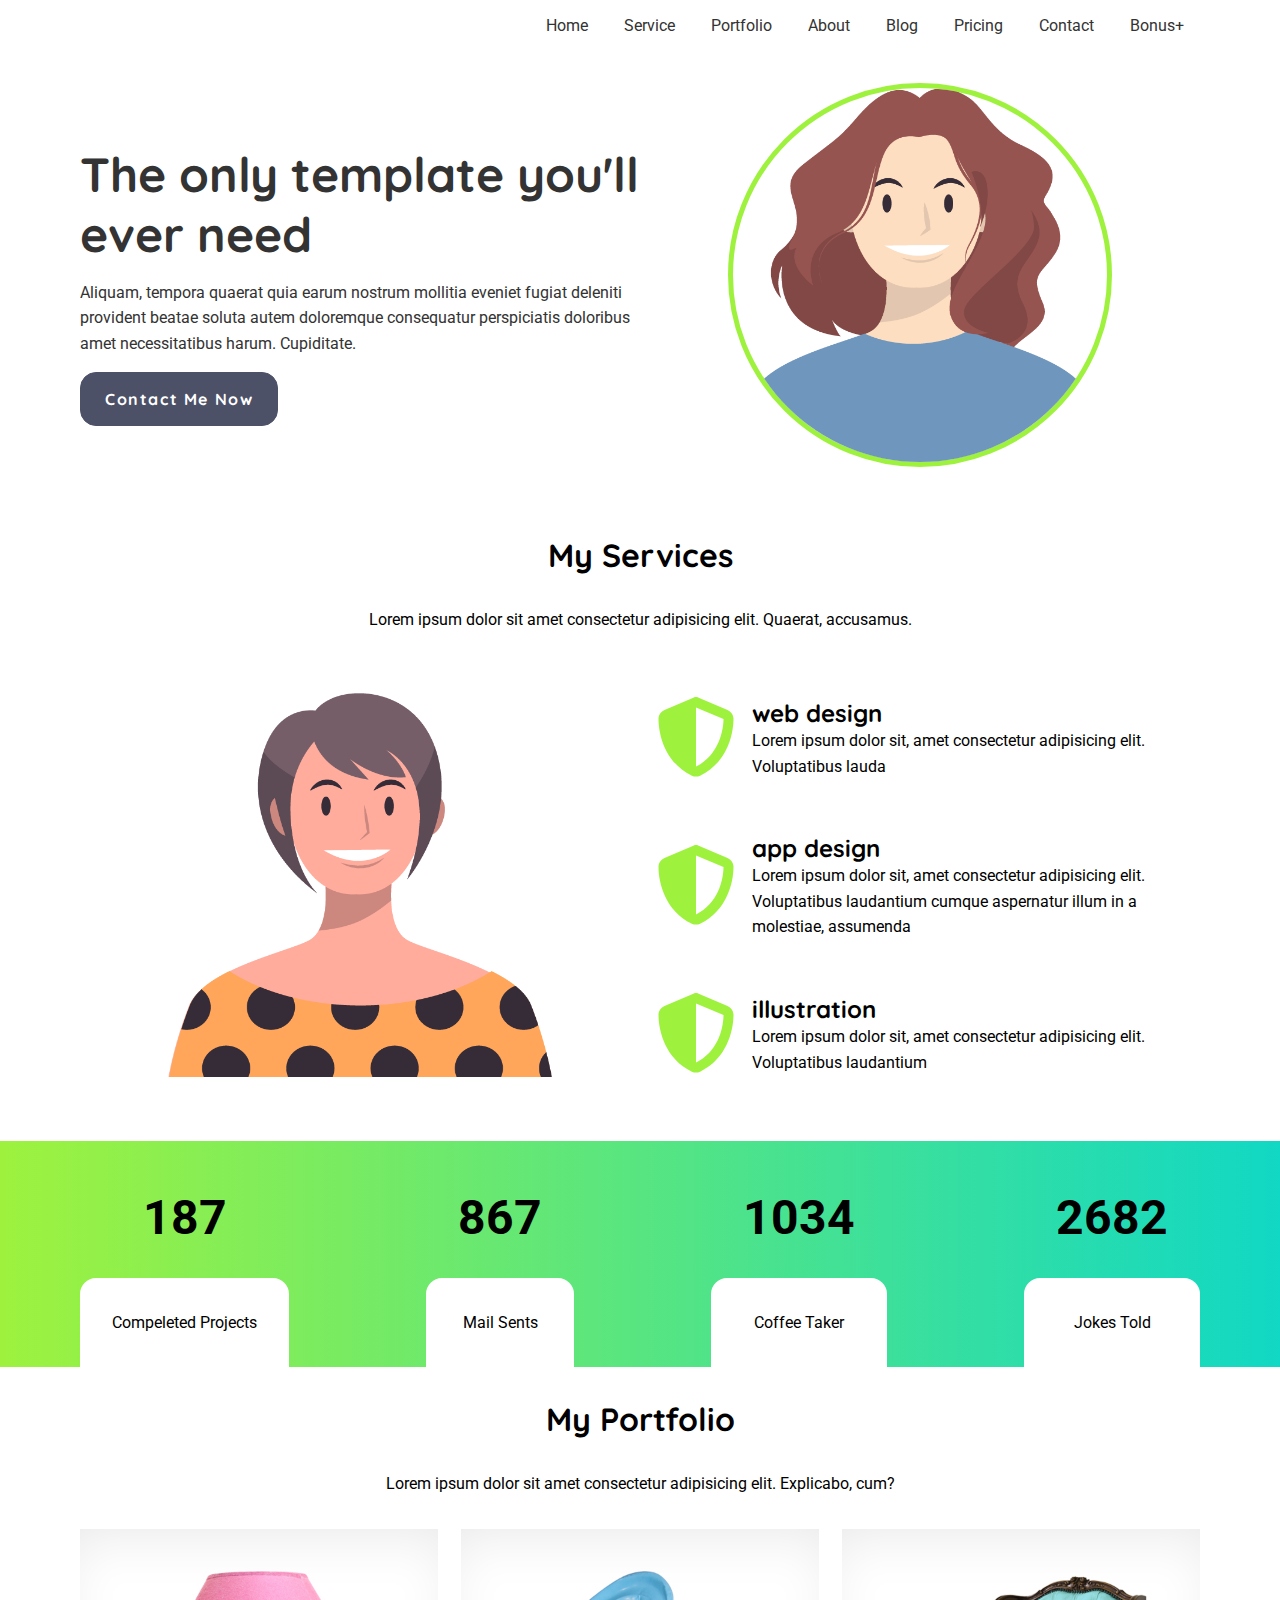
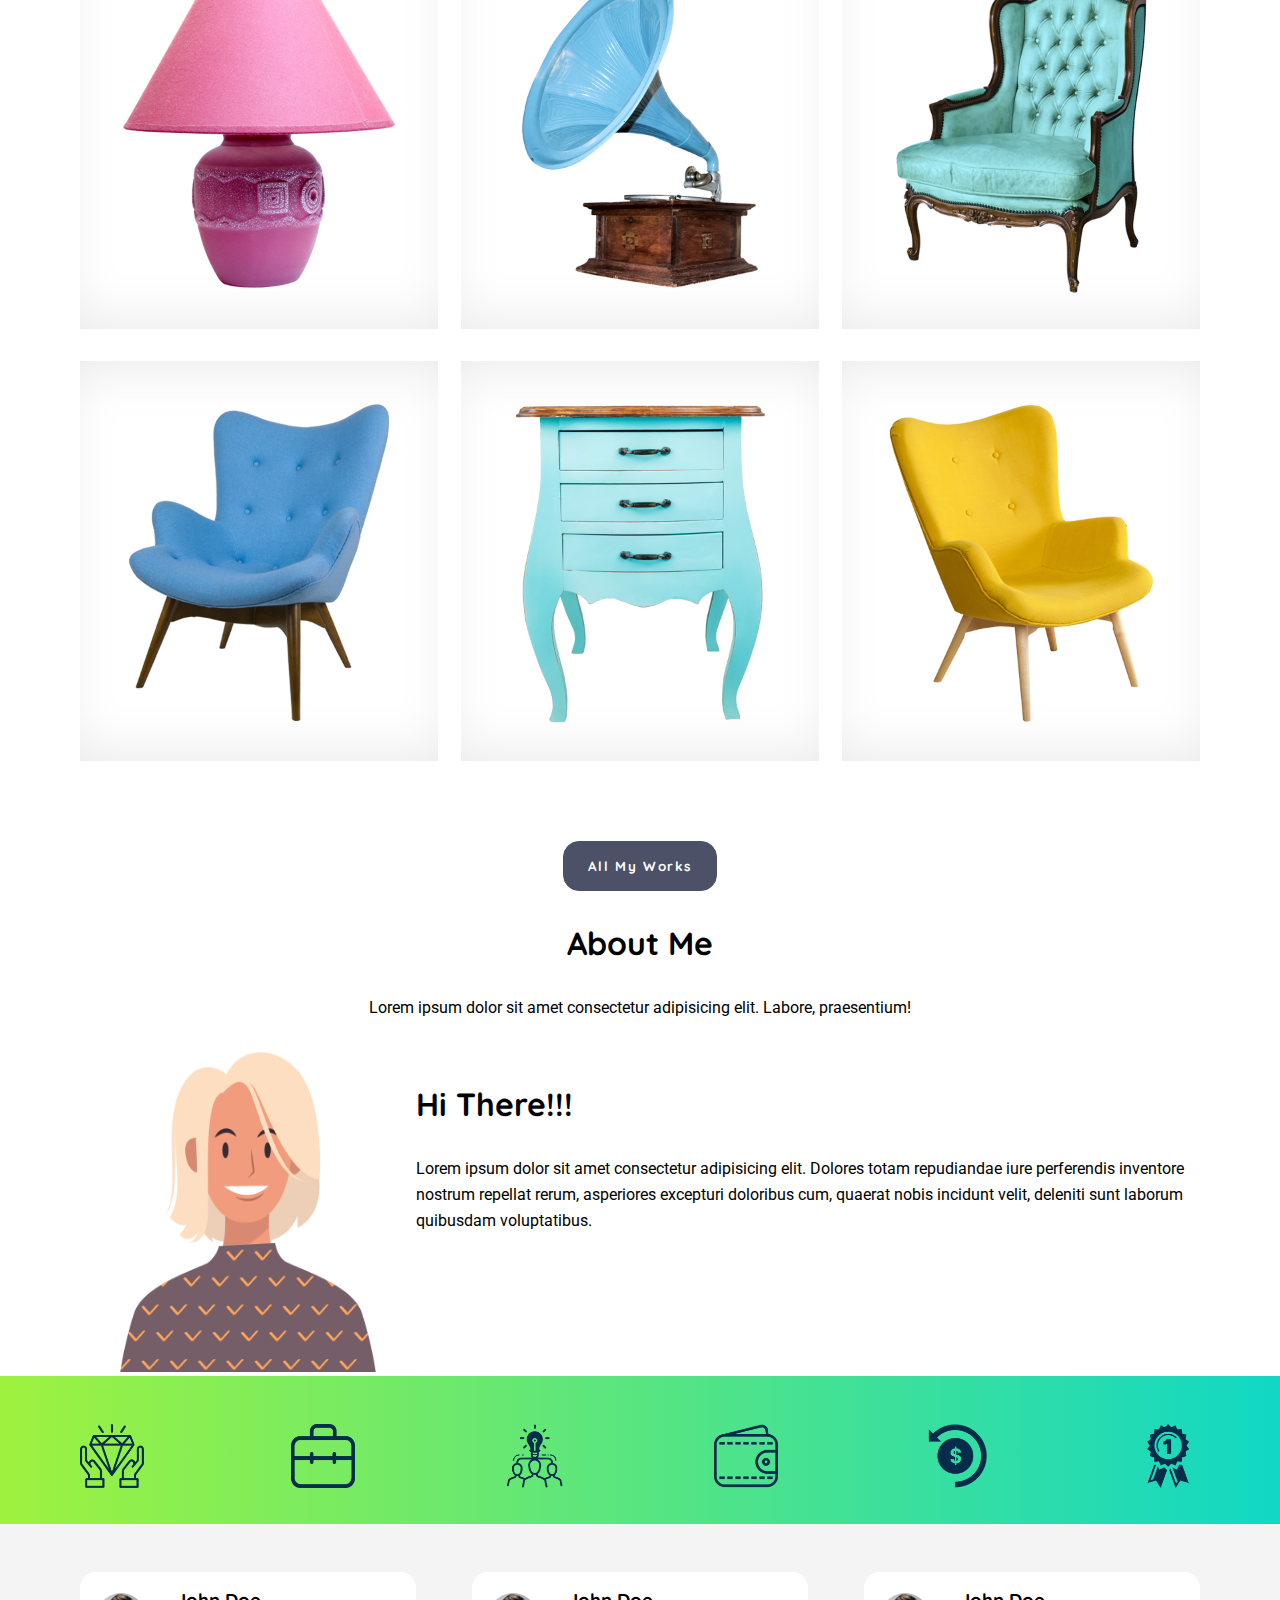
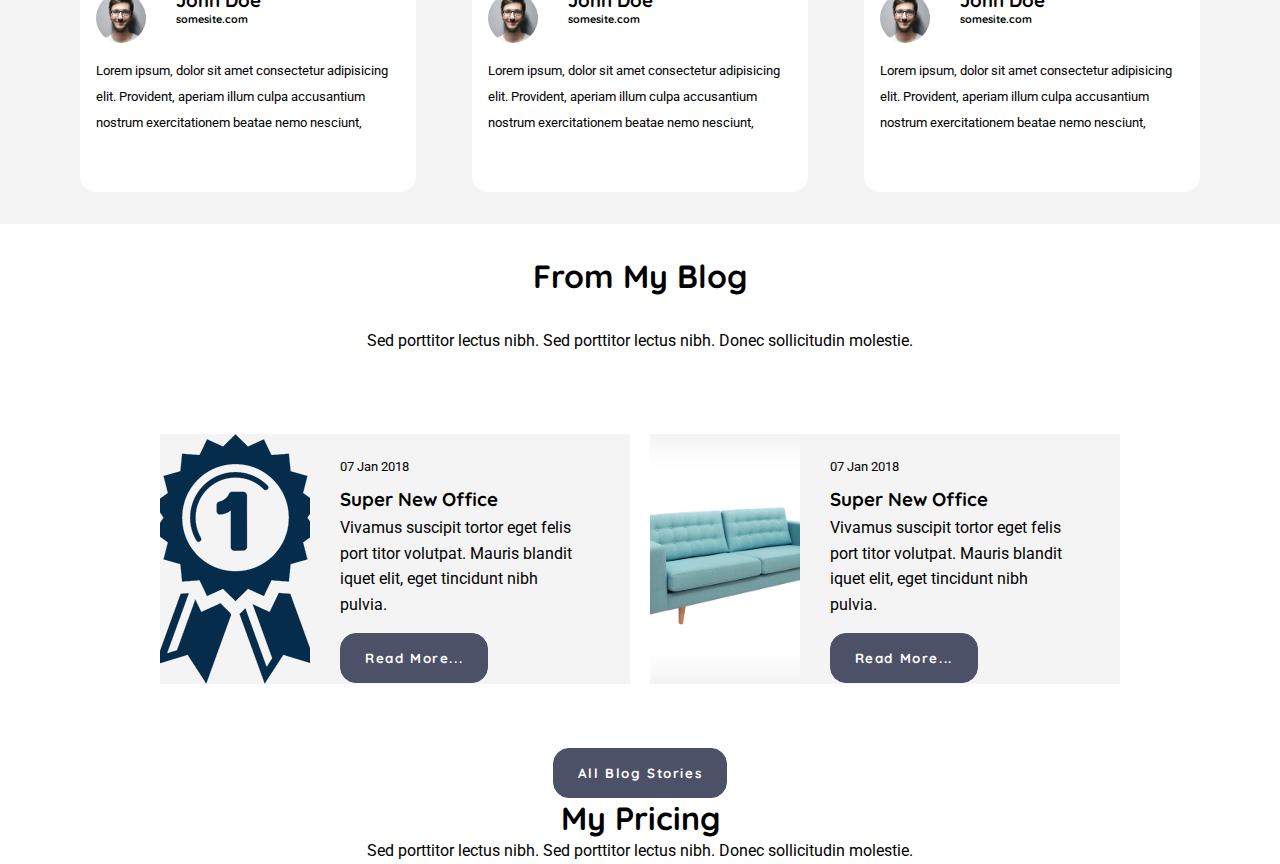
==== index.html @ 58189297 "portfolia" ====
<!DOCTYPE html>
<html lang="en">
    <head>
        <meta charset="UTF-8">
        <meta http-equiv="X-UA-Compatible" content="IE=edge">
        <meta name="viewport" content="width=device-width, initial-scale=1.0">
        <title>Portfolio</title>
        <!-- fontawesome cdn -->
        <link
        rel="stylesheet" href="https://cdnjs.cloudflare.com/ajax/libs/font-awesome/6.2.0/css/all.min.css" integrity="sha512-xh6O/CkQoPOWDdYTDqeRdPCVd1SpvCA9XXcUnZS2FmJNp1coAFzvtCN9BmamE+4aHK8yyUHUSCcJHgXloTyT2A==" crossorigin="anonymous" referrerpolicy="no-referrer"/>

        <!-- animate css -->
        <link
        rel="stylesheet"
        href="https://cdnjs.cloudflare.com/ajax/libs/animate.css/4.1.1/animate.min.css"
         />

        <!-- custom css -->
        <link rel="stylesheet" href="css/style.css">
    </head>
    <body>

        <!-- navbar -->
        <nav class="navbar animate__animated">

            <a href="#" class="navbar-logo">
                <i class="fa-solid fa-house-chimney"></i>
            </a>

            <button class="toggle">
                <i class="fa-solid fa-bars"></i>
            </button>

            <ul class="navbar-menu">
                <li>
                    <a href="#home">Home</a>
                </li>
                <li>
                    <a href="#service">Service</a>
                </li>
                <li>
                    <a href="#portfolio">Portfolio</a>
                </li>
                <li>
                    <a href="#about">About</a>
                </li>
                <li>
                    <a href="#">Blog</a>
                </li>
                <li>
                    <a href="#">Pricing</a>
                </li>
                <li>
                    <a href="#">Contact</a>
                </li>
                <li>
                    <a href="#">Bonus+</a>
                </li>
            </ul>

        </nav>

        <section id="home">
            <div class="container">
                <div class="home-content">
                    <h1 class="animate__animated animate__backInLeft">The only template you'll ever need</h1>
                    <p>Aliquam, tempora quaerat quia earum nostrum mollitia eveniet fugiat deleniti provident beatae soluta autem doloremque consequatur perspiciatis doloribus amet necessitatibus harum. Cupiditate.</p>
                    <a href="#" class="btn">Contact me now</a>
                </div>
                <div class="home-img">
                    <img src="img/home-img.png" alt="">
                </div>
            </div>
        </section>


        <!-- service -->
        <section id="service">

            <div class="service-header">
                <h1 class="title">My Services</h1>
                <p>Lorem ipsum dolor sit amet consectetur adipisicing elit. Quaerat, accusamus.</p>
            </div>

            <div class="container">
                <div class="service-body">
                    <div class="service-img">
                        <img src="img/service-img.png" alt="">
                    </div>
                    <div class="service-content">
                        <div class="service-box">
                            <div class="service-box-img">
                                <svg xmlns="http://www.w3.org/2000/svg" viewbox="0 0 512 512"><!--! Font Awesome Pro 6.2.0 by @fontawesome - https://fontawesome.com License - https://fontawesome.com/license (Commercial License) Copyright 2022 Fonticons, Inc. -->
                                    <path d="M256 0c4.6 0 9.2 1 13.4 2.9L457.7 82.8c22 9.3 38.4 31 38.3 57.2c-.5 99.2-41.3 280.7-213.7 363.2c-16.7 8-36.1 8-52.8 0C57.3 420.7 16.5 239.2 16 140c-.1-26.2 16.3-47.9 38.3-57.2L242.7 2.9C246.8 1 251.4 0 256 0zm0 66.8V444.8C394 378 431.1 230.1 432 141.4L256 66.8l0 0z"/>
                                </svg>
                            </div>
                            <div class="service-box-content">
                                <h2>web design</h2>
                                <p>Lorem ipsum dolor sit, amet consectetur adipisicing elit. Voluptatibus lauda</p>
                            </div>
                        </div>
                        <div class="service-box">
                            <div class="service-box-img">
                                <svg xmlns="http://www.w3.org/2000/svg" viewbox="0 0 512 512"><!--! Font Awesome Pro 6.2.0 by @fontawesome - https://fontawesome.com License - https://fontawesome.com/license (Commercial License) Copyright 2022 Fonticons, Inc. --><path d="M256 0c4.6 0 9.2 1 13.4 2.9L457.7 82.8c22 9.3 38.4 31 38.3 57.2c-.5 99.2-41.3 280.7-213.7 363.2c-16.7 8-36.1 8-52.8 0C57.3 420.7 16.5 239.2 16 140c-.1-26.2 16.3-47.9 38.3-57.2L242.7 2.9C246.8 1 251.4 0 256 0zm0 66.8V444.8C394 378 431.1 230.1 432 141.4L256 66.8l0 0z"/></svg>
                            </div>
                            <div class="service-box-content">
                                <h2>app design</h2>
                                <p>Lorem ipsum dolor sit, amet consectetur adipisicing elit. Voluptatibus laudantium cumque aspernatur illum in a molestiae, assumenda</p>
                            </div>
                        </div>
                        <div class="service-box">
                            <div class="service-box-img">
                                <svg xmlns="http://www.w3.org/2000/svg" viewbox="0 0 512 512"><!--! Font Awesome Pro 6.2.0 by @fontawesome - https://fontawesome.com License - https://fontawesome.com/license (Commercial License) Copyright 2022 Fonticons, Inc. --><path d="M256 0c4.6 0 9.2 1 13.4 2.9L457.7 82.8c22 9.3 38.4 31 38.3 57.2c-.5 99.2-41.3 280.7-213.7 363.2c-16.7 8-36.1 8-52.8 0C57.3 420.7 16.5 239.2 16 140c-.1-26.2 16.3-47.9 38.3-57.2L242.7 2.9C246.8 1 251.4 0 256 0zm0 66.8V444.8C394 378 431.1 230.1 432 141.4L256 66.8l0 0z"/></svg>
                            </div>
                            <div class="service-box-content">
                                <h2>illustration</h2>
                                <p>Lorem ipsum dolor sit, amet consectetur adipisicing elit. Voluptatibus laudantium</p>
                            </div>
                        </div>
                    </div>
                </div>
            </div>
        </section>

        <!-- Project -->
        <section class="project">
            <div class="container">
                <div class="project-box">
                    <span>187</span>
                    <p>Compeleted Projects</p>
                </div>

                <div class="project-box">
                    <span>867</span>
                    <p>Mail Sents</p>
                </div>

                <div class="project-box">
                    <span>1034</span>
                    <p>Coffee Taker</p>
                </div>

                <div class="project-box">
                    <span>2682</span>
                    <p>Jokes Told</p>
                </div>
                
            </div>
        </section>

        <!-- Portfolio -->
        <div id="portfolio">
            <h1 class="title">My Portfolio</h1>
            <p>Lorem ipsum dolor sit amet consectetur adipisicing elit. Explicabo, cum?</p>
            <div class="container">
                <div class="portfolio-box">
                    <div class="portfolio-box-img">
                        <img src="img/1.jpg" alt="">
                    </div>
                    <div class="portfolio-box-text">Awesome Work</div>
                </div>

                <div class="portfolio-box">
                    <div class="portfolio-box-img">
                        <img src="img/2.jpg" alt="">
                    </div>
                    <div class="portfolio-box-text">Awesome Work</div>
                </div>

                <div class="portfolio-box">
                    <div class="portfolio-box-img">
                        <img src="img/3.jpg" alt="">
                    </div>
                    <div class="portfolio-box-text">Awesome Work</div>
                </div>

                <div class="portfolio-box">
                    <div class="portfolio-box-img">
                        <img src="img/4.jpg" alt="">
                    </div>
                    <div class="portfolio-box-text">Awesome Work</div>
                </div>

                <div class="portfolio-box">
                    <div class="portfolio-box-img">
                        <img src="img/5.jpg" alt="">
                    </div>
                    <div class="portfolio-box-text">Awesome Work</div>
                </div>

                <div class="portfolio-box">
                    <div class="portfolio-box-img">
                        <img src="img/6.jpg" alt="">
                    </div>
                    <div class="portfolio-box-text">Awesome Work</div>
                </div>
            </div>

            <button id="#" class="btn">All my Works</button>
        </div>

        <section id="about">
            <h1 class="title">About Me</h1>
            <p>Lorem ipsum dolor sit amet consectetur adipisicing elit. Labore, praesentium!</p>

            <div class="container">
                <div class="about-img">
                    <img src="img/about-img.png" alt="">
                </div>

                <div class="about-content">
                    <h1 class="title">Hi There!!!</h1>
                    <p>Lorem ipsum dolor sit amet consectetur adipisicing elit. Dolores totam repudiandae iure perferendis inventore nostrum repellat rerum, asperiores excepturi doloribus cum, quaerat nobis incidunt velit, deleniti sunt laborum quibusdam voluptatibus.</p>
                    <div class="icons">
                        <i class="fa-solid fa-globe"></i>
                        <i class="fa-brands fa-facebook-f"></i>
                        <i class="fa-brands fa-twitter"></i>
                        <i class="fa-brands fa-behance"></i>
                    </div>
                </div>
            </div>
        </section>

        <!-- imglogo -->
        <section class="img-logo">
            <div class="container">
                <div class="img-logo-box">
                    <img src="img/services1.png" alt="">
                </div>

                <div class="img-logo-box">
                    <img src="img/services2.png" alt="">
                </div>

                <div class="img-logo-box">
                    <img src="img/services3.png" alt="">
                </div>

                <div class="img-logo-box">
                    <img src="img/services4.png" alt="">
                </div>

                <div class="img-logo-box">
                    <img src="img/services5.png" alt="">
                </div>

                <div class="img-logo-box">
                    <img src="img/services6.png" alt="">
                </div>
            </div>
        </section>

        <!-- John Doe -->

        <section class="doe">
            <div class="container">
                <div class="box">
                    <img src="img/user11.jpg" alt="">
                    <h3>John Doe</h3>
                    <h6>somesite.com</h6>
                    <p>Lorem ipsum, dolor sit amet consectetur adipisicing elit. Provident, aperiam illum culpa accusantium nostrum exercitationem beatae nemo nesciunt, </p>
                </div>

                <div class="box">
                    <img src="img/user11.jpg" alt="">
                    <h3>John Doe</h3>
                    <h6>somesite.com</h6>
                    <p>Lorem ipsum, dolor sit amet consectetur adipisicing elit. Provident, aperiam illum culpa accusantium nostrum exercitationem beatae nemo nesciunt, </p>
                </div>

                <div class="box">
                    <img src="img/user11.jpg" alt="">
                    <h3>John Doe</h3>
                    <h6>somesite.com</h6>
                    <p>Lorem ipsum, dolor sit amet consectetur adipisicing elit. Provident, aperiam illum culpa accusantium nostrum exercitationem beatae nemo nesciunt, </p>
                </div>
            </div>
        </section>

        <!-- My Blog -->
        <div id="myblog">
            <h1 class="title">From My Blog</h1>
            <p>Sed porttitor lectus nibh. Sed porttitor lectus nibh. Donec sollicitudin molestie.</p>

            <div class="container">
                <div class="box">

                    <div class="image">
                        <img src="img/services6.png" alt="">
                    </div>

                    <div class="word">
                        <small>07 Jan 2018</small>
                        <h3>Super New Office</h3>
                        <p>Vivamus suscipit tortor eget felis port titor volutpat. Mauris blandit iquet elit, eget tincidunt nibh pulvia.</p>
                        <button class="btn" id="#">Read More...</button>
                    </div>

                </div>

                <div class="box">

                    <div class="image">
                        <img src="img/7.jpg" alt="">
                    </div>
                    
                    <div class="word">
                        <small>07 Jan 2018</small>
                        <h3>Super New Office</h3>
                        <p>Vivamus suscipit tortor eget felis port titor volutpat. Mauris blandit iquet elit, eget tincidunt nibh pulvia.</p>
                        <button class="btn" id="#">Read More...</button>
                    </div>

                </div>
            

            </div>
            <button id="#" class="btn">All Blog Stories</button>
           
        </div>

        <!-- My pricing -->

        <div id="mypricing">
            <h1>My Pricing</h1>
            <p>Sed porttitor lectus nibh. Sed porttitor lectus nibh. Donec sollicitudin molestie.</p>

            <!-- <div class="container">
                <div class="box">
                    <h1>Web design</h1>
                    <img src="img/services1.png" alt="">
                    
                    <p>Modern Design
                        Fully Responsive
                        IE9 Compatible
                        Clean Code
                        <h1>$ 99 / page</h1>
                        
                    </p>
                    
                    
                </div>

               
            </div> -->
        </div>
        <div id="up">
            <i class="fa-solid fa-angles-up"></i>
        </div>

        <script src="js/script.js"></script>
    </body>
</html>
---- css/style.css ----
@import url('https://fonts.googleapis.com/css2?family=Quicksand:wght@300;400;500;600;700&family=Roboto:ital,wght@0,100;0,300;0,400;0,500;0,700;0,900;1,100;1,300;1,400;1,500;1,700;1,900&display=swap');


/* global css */

html{
    scroll-behavior: smooth;
}


:root {
    --site-color:#9EF23E;
}
body {
    font-family: 'Roboto';
}

h1,
h2,
h3,
h4,
h5,
h6 {
    font-family: 'Quicksand';
}

* {
    padding: 0;
    margin: 0;
    box-sizing: border-box;
    transition: all .7s;

}
.btn {
    background-color: #4d5168;
    color: #fff;
    text-decoration: none;
    padding: 1rem 1.5rem;
    display: inline-block;
    border-radius: 1rem;
    border: 1px solid #4d5168;
    margin-top: 1rem;
    font-family: 'Quicksand';
    text-transform: capitalize;
    font-weight: bold;
    letter-spacing: .1rem;
}
.btn:hover {
    background-color: #fff;
    color: #4d5168;
    border: 1px solid var(--site-color);
}
.container {
    padding: 2rem 5rem;
}
p {
    line-height: 1.6rem;
}
.title {
    padding: 2rem 0;
}

/* navbar */
.navbar {
    padding: 0rem 5rem;
    display: flex;
    justify-content: space-between;
    align-items: center;
    flex-wrap: wrap;
}
.navbar li {
    list-style: none;
    display: inline-block;
}
.navbar a {
    padding: 1rem;
    display: block;
    text-decoration: none;
    color: #333;
}
.navbar li a:hover {
    color: var(--site-color);
}
.navbar-logo i {
    color: var(--site-color);
    font-size: 2rem;
}
.toggle {
    background-color: transparent;
    border: 0;
    font-size: 1.5rem;
    display: none;
}

.navbar.fixed{
    background-color: #fff;
    position: fixed;
    top: 0;
    left: 0;
    /* width: 100%; */
    right: 0;
}

/* Home */
#home .container {
    display: flex;
    flex-wrap: wrap;
    justify-content: center;
    align-items: center;

}
#home .home-content,
#home .home-img {
    width: 50%;
}
#home .home-img {
    text-align: center;
}
#home .home-img img {
    width: 30vw;
    height: 30vw;
    border-radius: 50%;
    border: 5px solid var(--site-color);
}
#home .home-content {
    color: #333;
}
#home .home-content h1 {
    font-size: 3rem;
    margin: 1rem 0;
}

/* service */
#service .service-header {
    text-align: center;
}
.service-body {
    display: flex;
    flex-wrap: wrap;
    justify-content: center;
    align-items: center;
}
.service-body .service-img,
.service-body .service-content {
    width: 50%;
}
.service-img {
    text-align: center;
}
.service-body .service-img img {
    width: 30vw;
    height: 30vw;
}
.service-content .service-box {
    display: flex;
    flex-wrap: wrap;
    justify-content: center;
    align-items: center;
    padding: 1rem 0;
}
.service-box .service-box-img {
    width: 20%;
    padding: 1rem;
}
.service-box .service-box-content {
    width: 80%;
}
.service-box .service-box-img svg {
    fill: var(--site-color);
}

/* Start Project */

.project{
    background: linear-gradient(to right, var(--site-color), #11D8C4);
}

.project .container{
    display: flex;
    justify-content: space-between;
    padding-top: 0;
    padding-bottom: 0;
    flex-wrap: wrap;
}

.project .container .project-box{
    text-align: center;
}

.project .container .project-box span{
    font-size: 3rem;
    font-weight: bold;
    padding: 2rem;
    display: inline-block;
    margin-top: 1rem;
}

.project .container .project-box p{
    background-color: #fff;
    padding: 2rem;
    border-radius: 1rem 1rem 0rem 0rem;
}

/* My portfolio */

#portfolio{
    text-align: center;
}

#portfolio .container{
    display: flex;
    flex-wrap: wrap;
    justify-content: space-between;
    align-items: center;
}

#portfolio .container .portfolio-box{
    width: 32%;
    height: 25rem;
    position: relative;
    margin-bottom: 2rem;
    overflow: hidden;
}

#portfolio .container .portfolio-box .portfolio-box-img{
    position: absolute;
    top: 0;
    left: 0;
    width: 100%;
    height: 100%;
}

#portfolio .container .portfolio-box .portfolio-box-img img{
    width: 100%;
    height: 100%;
    object-fit: cover;
}

#portfolio .container .portfolio-box .portfolio-box-text{
    position: absolute;
    background-color: rgba(255, 255, 255, 0.5);
    width: 100%;
    height: 100%;
    display: flex;
    justify-content: center;
    align-items: center;
    font-size: 1.5rem;
    font-family: "Quicksand";
    font-weight: bold;
    transform: translateY(-100%);
}

#portfolio .container .portfolio-box:hover .portfolio-box-text{
    transform: translateY(0%);
}


/* About */

#about h1, #about p{
    text-align: center;
}

#about .container{
    display: flex;
    padding-bottom: 0;
}

#about .container h1, #about .container p {
    text-align: left;
}

#about .container .about-img{
   width: 30%;
   text-align: center;
}

#about .container .about-img img{
    width: 20vw;
    height: 25vw;

}

#about .container .about-content{
    width: 70%;
}

#about .container .about-content .icons i{
    padding: 1rem 1rem 1rem 1rem;
    font-size: 1rem;
    color: #4d5168;
    cursor: pointer;
}

#about .container .about-content .icons i:hover{
    color: var(--site-color);
}

/* img-logo */
/* masterwebdesing */

.img-logo{
    background: linear-gradient(to right, var(--site-color), #11D8C4);
}

.img-logo .container{
    display: flex;
    justify-content: space-between;
    padding-top: 0;
    margin: 0;
    flex-wrap: wrap;
}

.img-logo .container .img-logo-box{
    text-align: center;
}
.img-logo .container img{
    width: 5vw;
    height: 5vw;
    margin-top: 3rem;
    
}

/* John Doe */

.doe .container{
    display: flex;
    justify-content: space-between;
    background-color: #f4f4f4;
    height: 300px;
    
}

.doe .container .box{
    /* border: 1px solid gray; */
    border-radius: 1rem;
    width: 30%;
    align-items: center;
    padding: 1rem;
    background-color: #fff;
    margin-top: 1rem;  
}

.doe .container .box img{
    width: 50px;
    height: 50px;
    border-radius: 100%;
    object-fit: cover;
    margin-top: 5px;
    float: left;
    margin-right: 30px;
    


}
.doe .container .box p{
    margin-top: 2rem;
   text-align: start;
   font-size: .8rem;
}

/* From my blog */

#myblog{
    text-align: center;
    
}

#myblog .container{
    height: 250px;
    width: 100%;
    display: flex;
    justify-content: space-between;
    padding: 0rem 10rem;
    margin-top: 5rem;
    margin-bottom: 3rem;
    
    
    
}

#myblog .container .box{
    width: 49%;
    align-items: center;
    text-align: left;
    line-height: 2rem;
    background-color: #f4f4f4;
}

#myblog .container .box .image img{
    width: 150px;
    height: 250px;
    object-fit: cover;
    float: left;
    margin-right: 30px;
}

#myblog .container .box .word{
    align-items: flex-start;
    margin: 1rem 3rem;
}

/* My pricing */

#mypricing{
    text-align: center;
}

#up{
    background-color: darkgray;
    position: fixed;
    right: 5rem;
    bottom: 4rem;
    width: 4rem;
    height: 4rem;
    border-radius: 50%;
    color: #fff;
    font-size: 2rem;
    text-align: center;
    line-height: 4rem;
    cursor: pointer;
    display: none;
}

#up:hover{
    background-color: var(--site-color);
}

/********
 Media Query 
 **********/
 @media (max-width: 992px) {

    /* navbar */
    .toggle {
        display: block;
    }
    .navbar-menu {
        display: none;
        width: 100%;
    }
    .navbar-menu li {
        display: block;
    }
    /* .toggle:hover ~ .navbar-menu {
        display: block;
    } */

    /* project */
    .project .container{
        padding-bottom: 2rem;

    }

    .project .container .project-box{
        width: 40%;
    }

    .project .container .project-box p{
        border-radius: 1rem;
    }

    /* my portfolio */
    #portfolio .container .portfolio-box{
        width: 40%;
    }

    /* img-log */

    .img-logo .container .img-logo-box{
        width: 40%;
    }

    /* John Doe */
    .doe .container .box{
        width: 40%;
    }

    /* From my blog */
}

@media (max-width: 768px) {
    /* home */
    #home .container {
        flex-wrap: wrap-reverse;
    }
    #home .home-content,
    #home .home-img {
        width: 100%;
        padding-bottom: 2rem;
    }
    #home .home-img img {
        width: 40vw;
        height: 40vw;
    }
    /* service */
    .service-body .service-img,
    .service-body .service-content {
        width: 100%;
    }
}
@media (max-width: 576px) {
    /* service */
    .service-box .service-box-img,
    .service-box .service-box-content {
        width: 100%;
    }
    .service-box .service-box-img {
        text-align: center;
    }
    .service-box .service-box-content {
        text-align: justify;
    }
    .service-box .service-box-img svg {
        width: 10vw;
    }

    /* project */
    .project .container .project-box{
        width: 100%;
    }

    /* my portfolio */
    #portfolio .container .portfolio-box{
        width: 100%;
    }

    /* img-logo */
    .img-logo .container .img-logo-box{
        width: 100%;
    }

    /* John Doe */
    .doe .container .box{
        width: 100%;
    }
}

.navbar-menu.active{
    display: block;
}
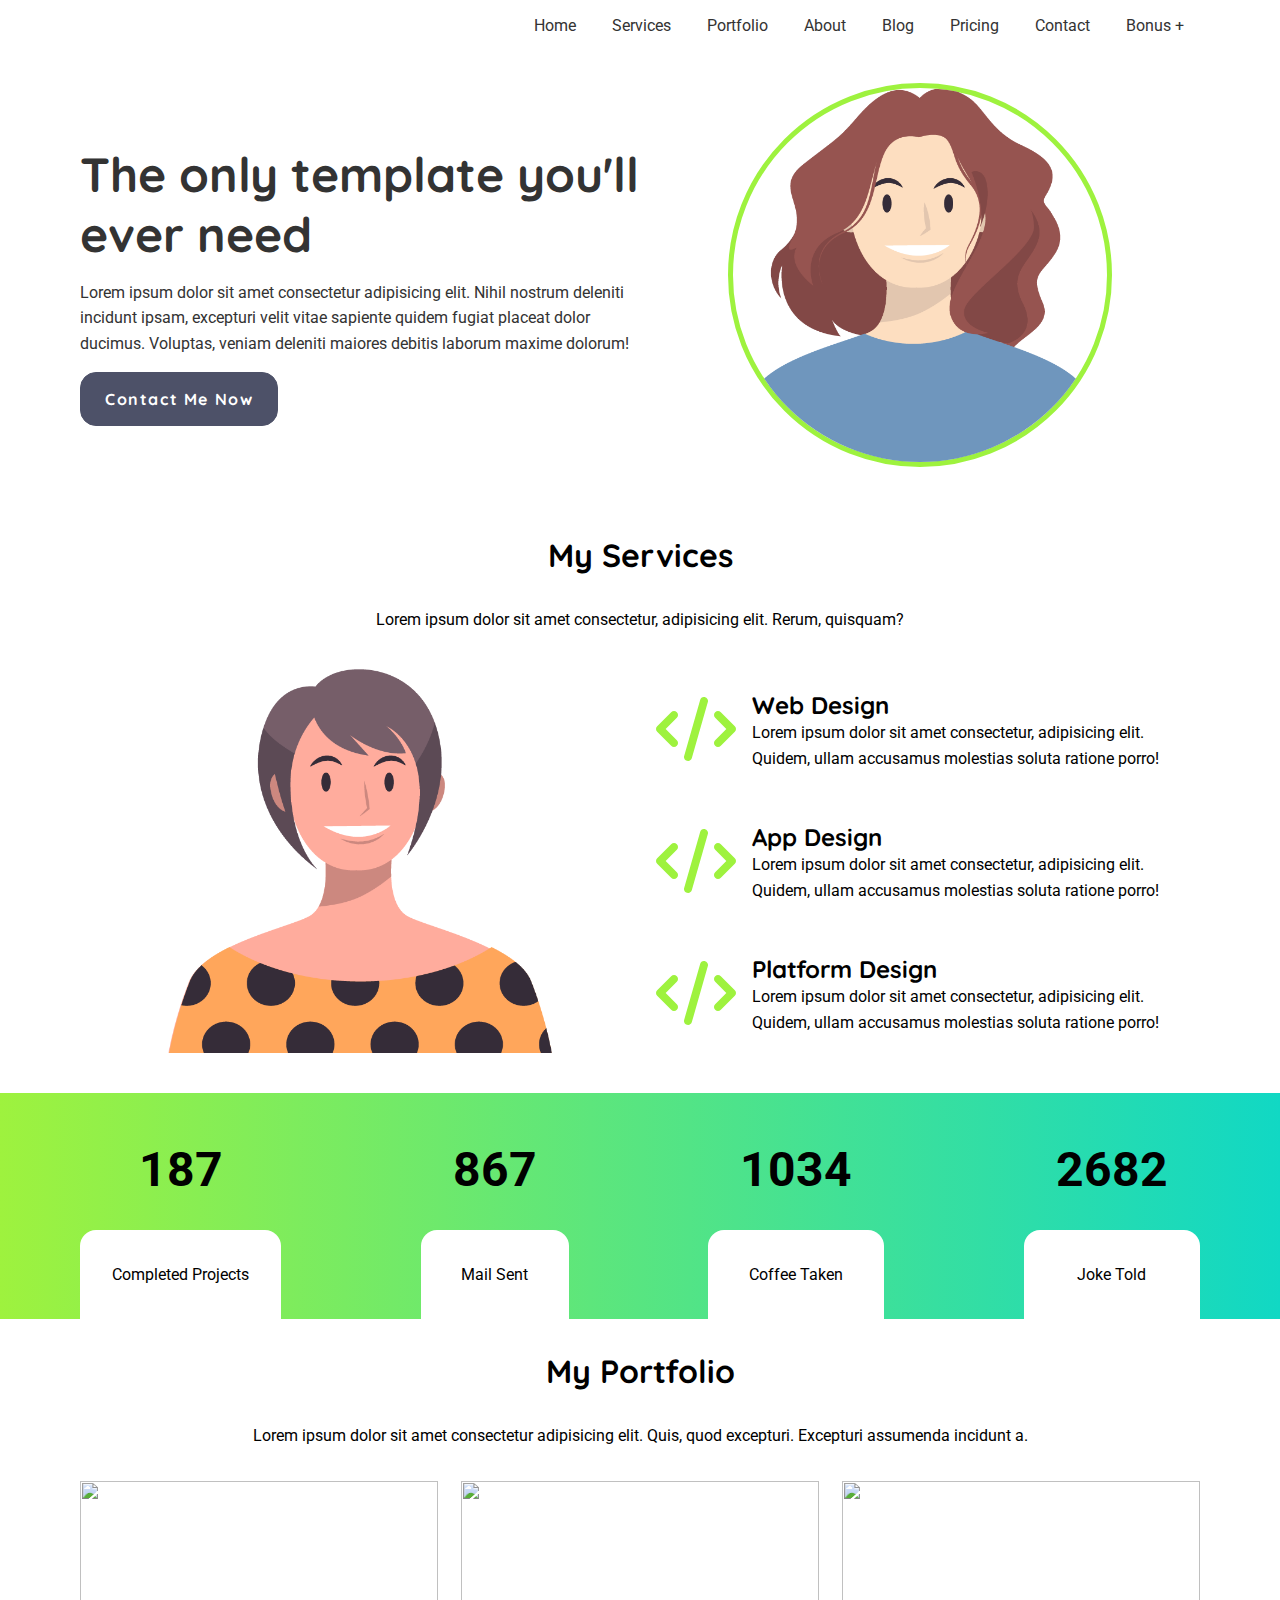
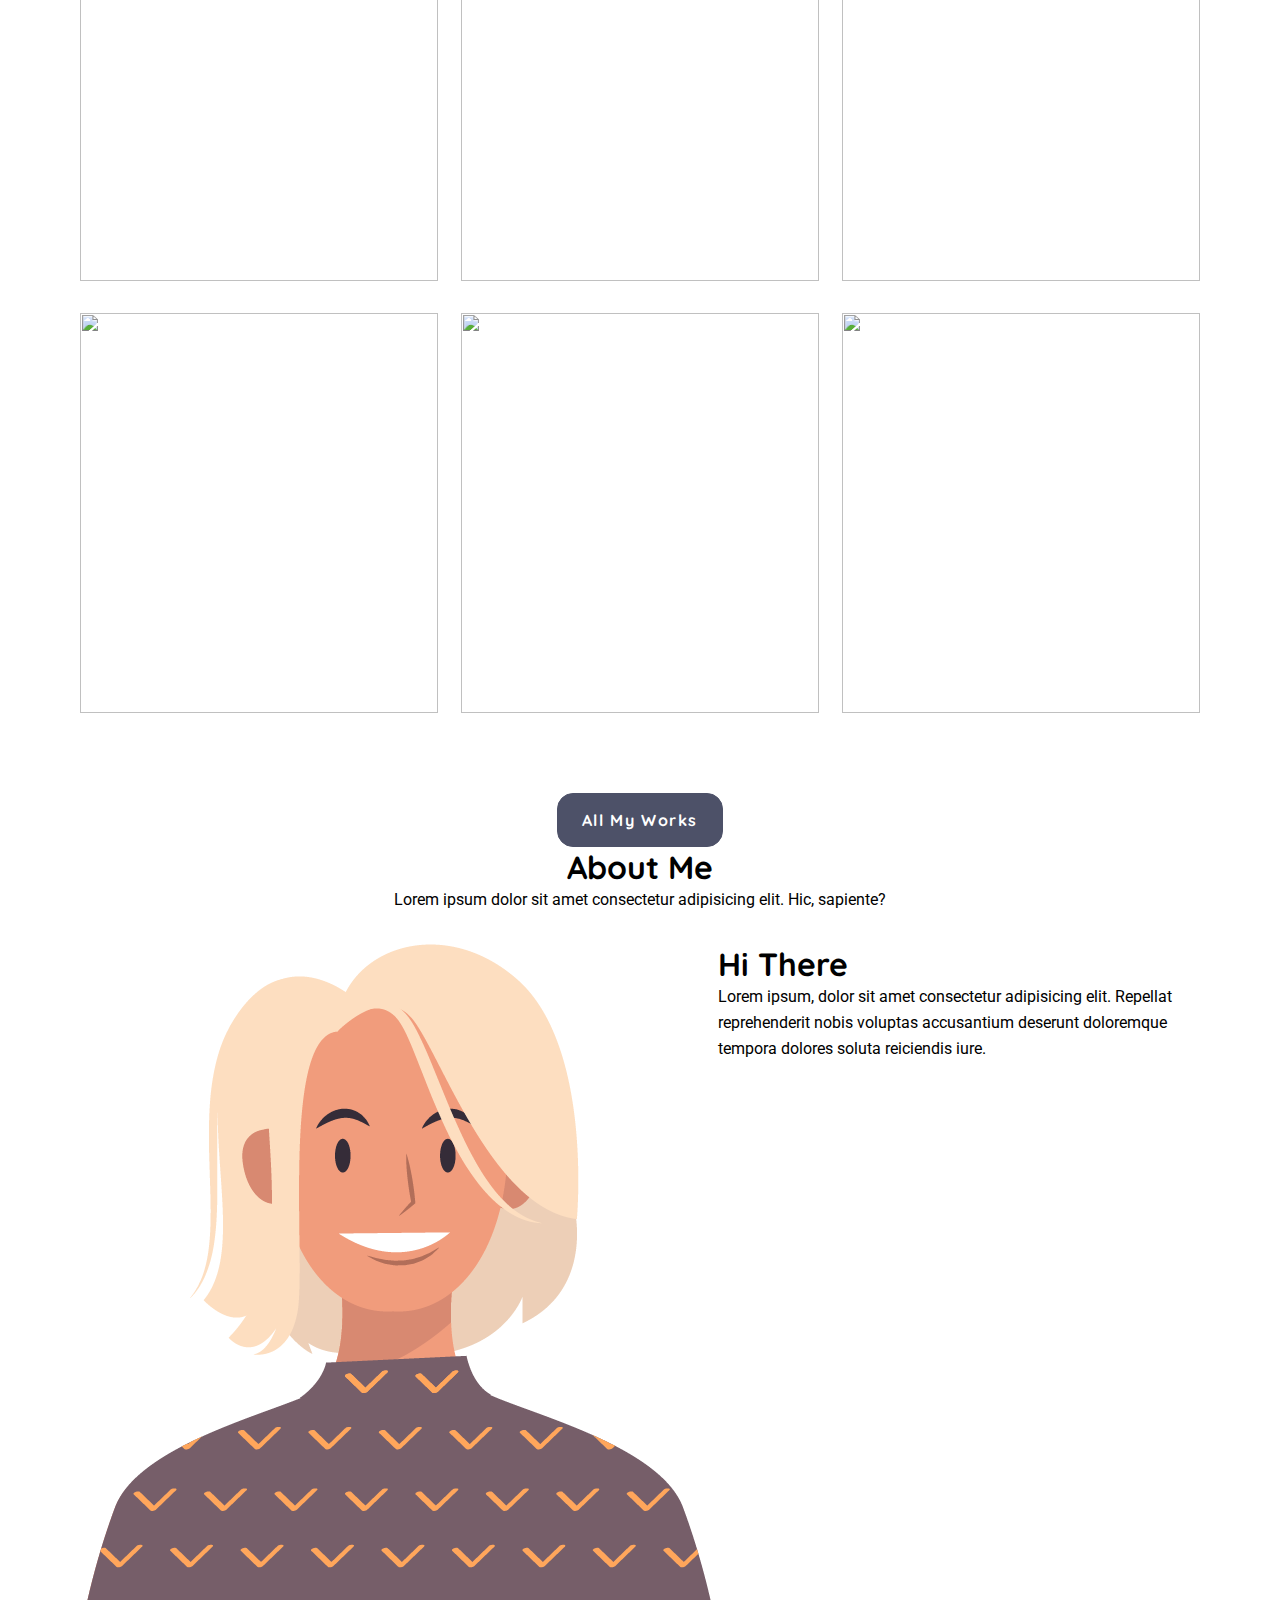
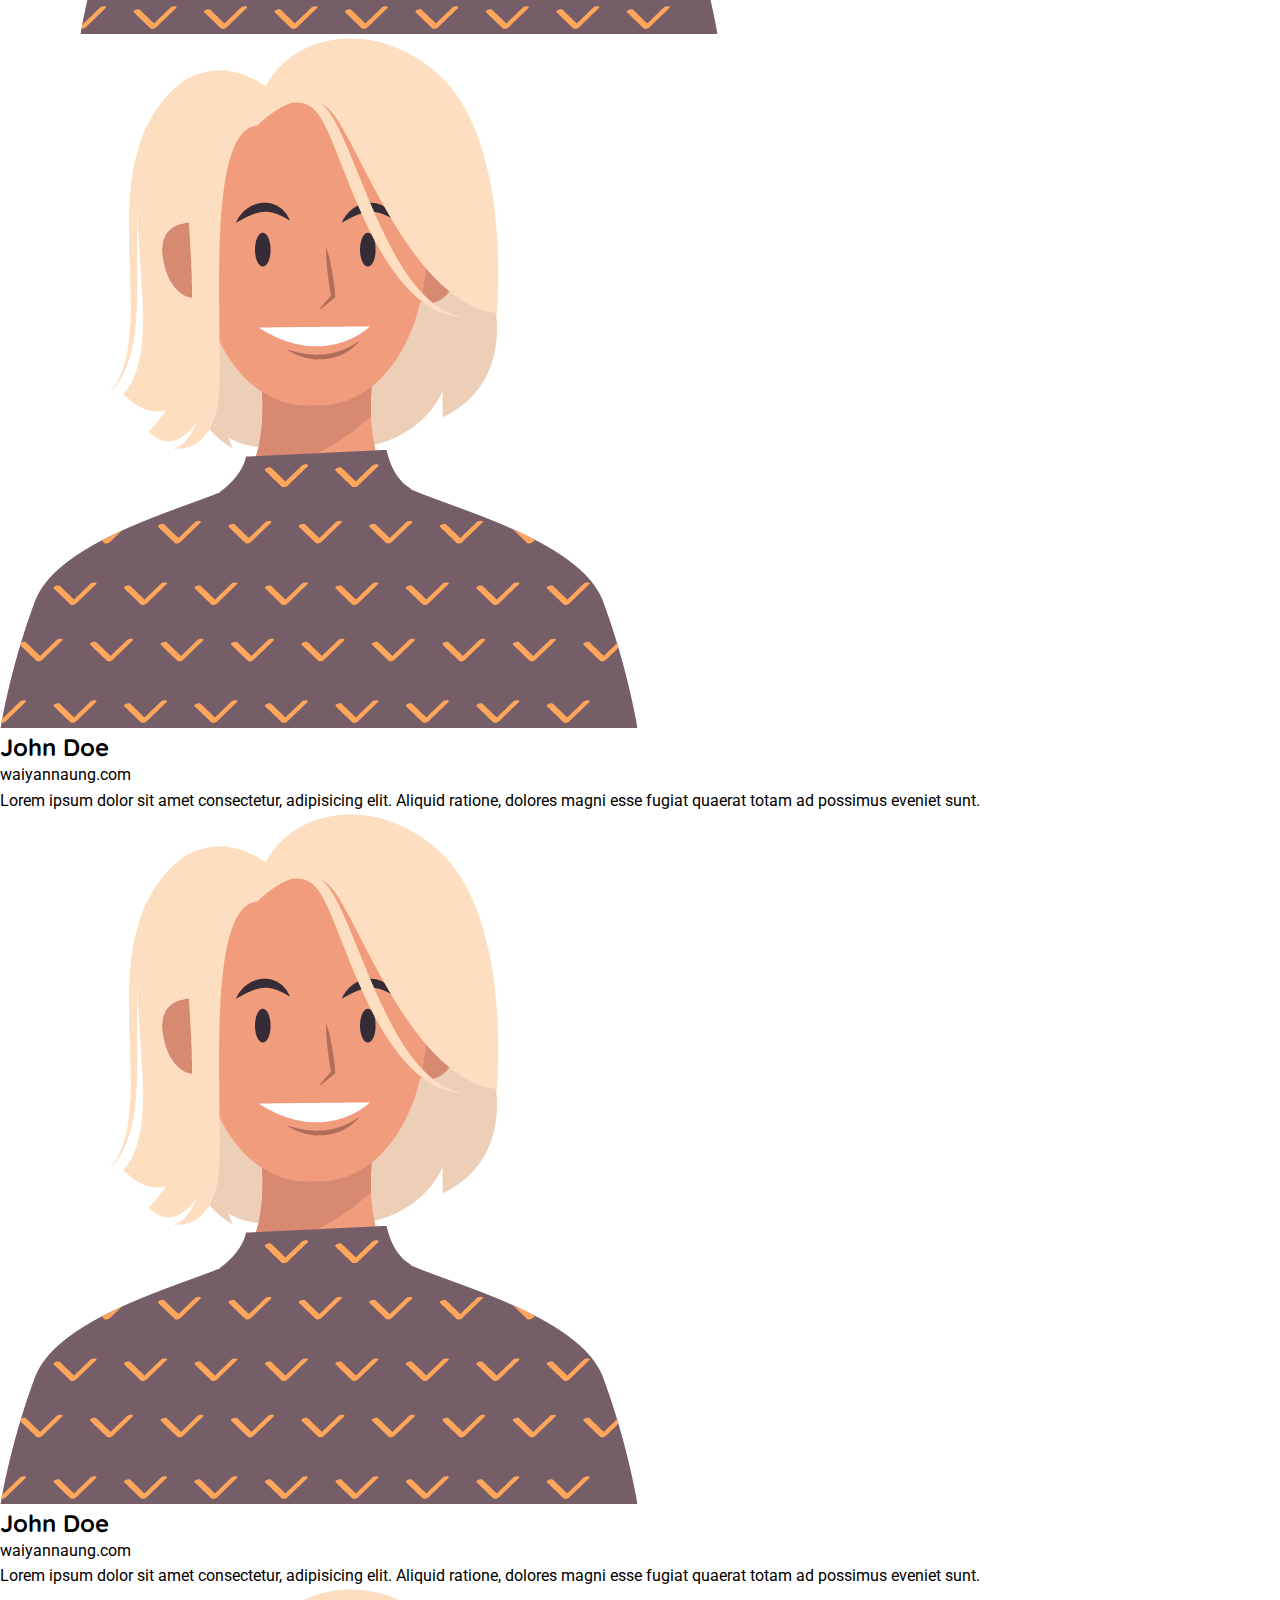
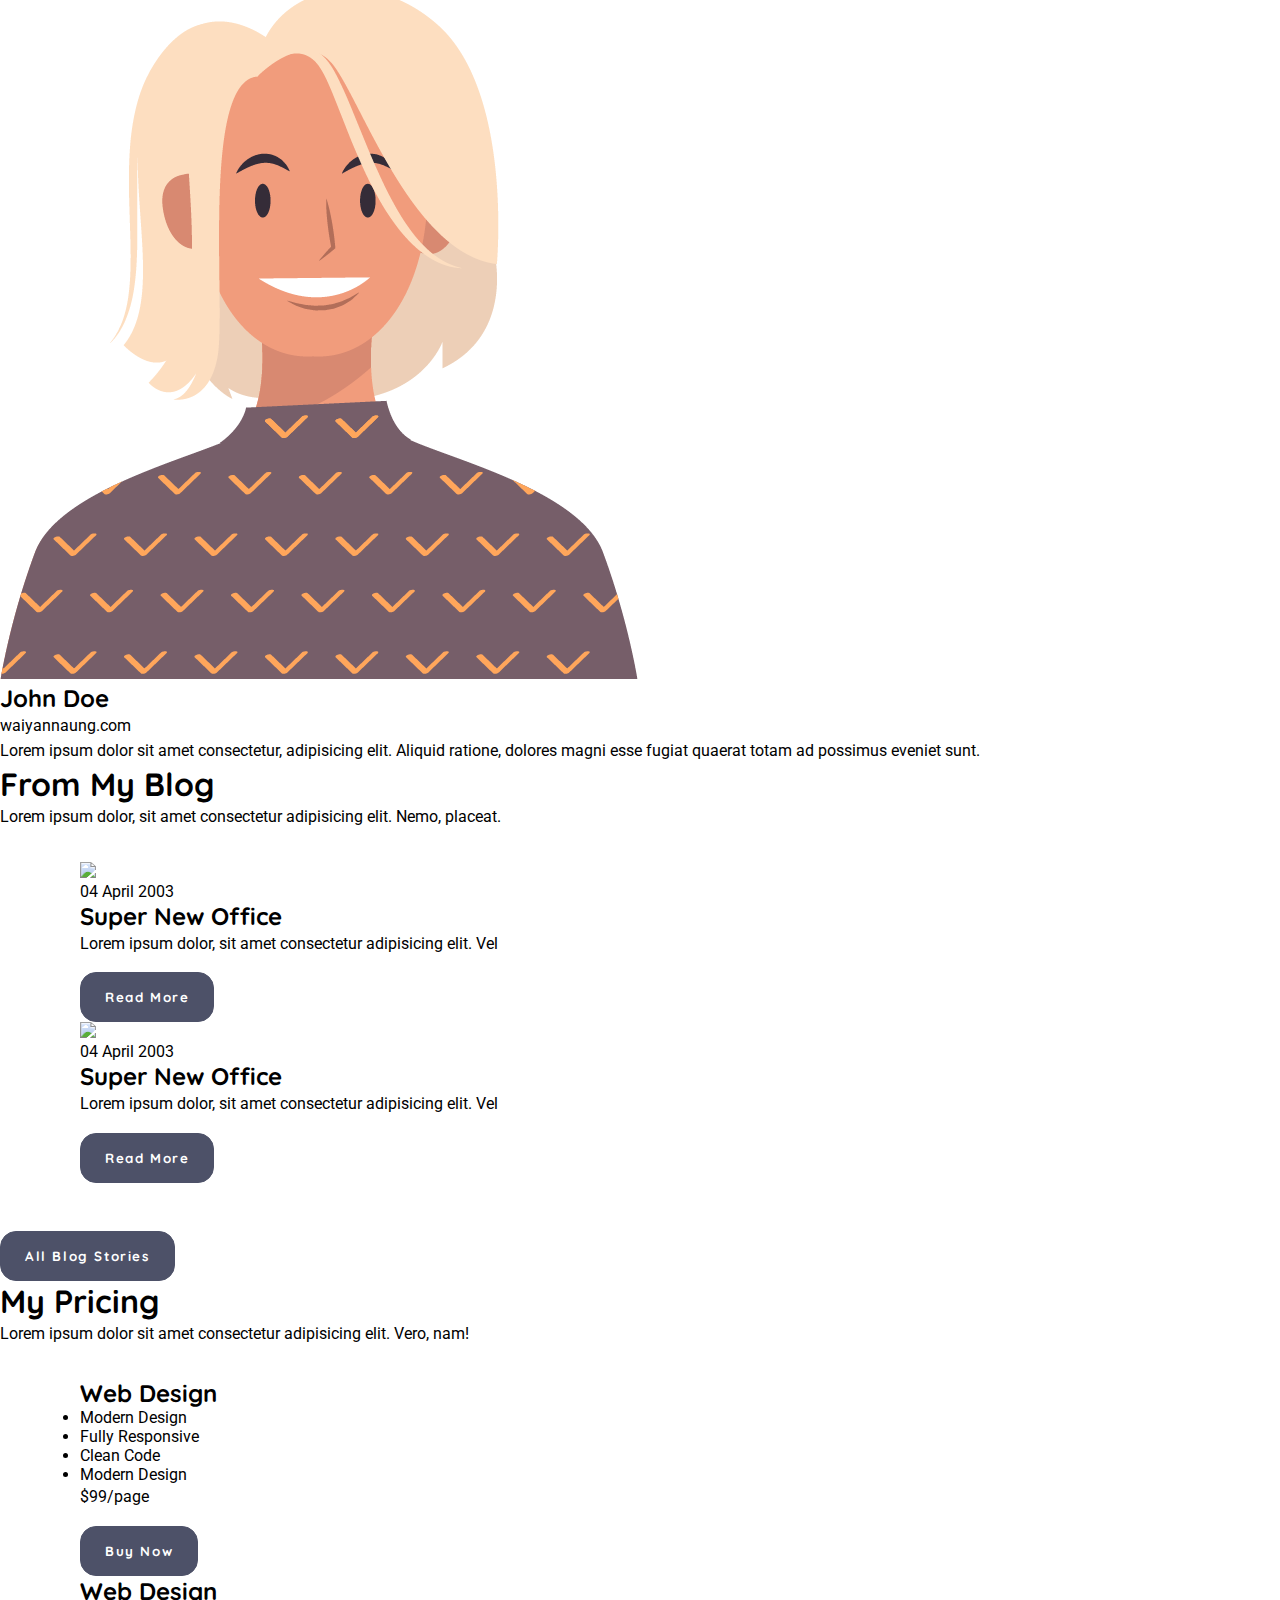
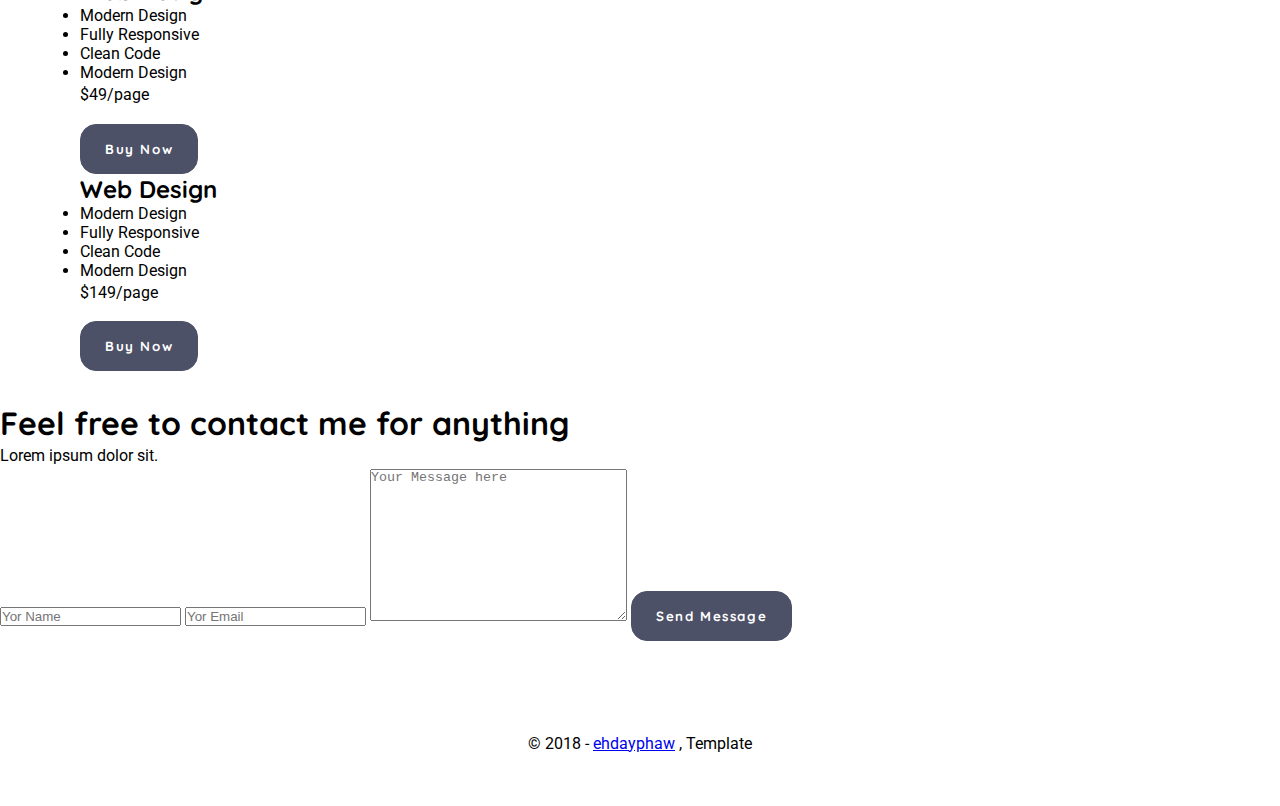
==== commit 130958a8: "commit" ====
--- a/index.html
+++ b/index.html
@@ -1,353 +1,384 @@
 <!DOCTYPE html>
 <html lang="en">
-    <head>
-        <meta charset="UTF-8">
-        <meta http-equiv="X-UA-Compatible" content="IE=edge">
-        <meta name="viewport" content="width=device-width, initial-scale=1.0">
-        <title>Portfolio</title>
-        <!-- fontawesome cdn -->
-        <link
-        rel="stylesheet" href="https://cdnjs.cloudflare.com/ajax/libs/font-awesome/6.2.0/css/all.min.css" integrity="sha512-xh6O/CkQoPOWDdYTDqeRdPCVd1SpvCA9XXcUnZS2FmJNp1coAFzvtCN9BmamE+4aHK8yyUHUSCcJHgXloTyT2A==" crossorigin="anonymous" referrerpolicy="no-referrer"/>
-
-        <!-- animate css -->
-        <link
-        rel="stylesheet"
-        href="https://cdnjs.cloudflare.com/ajax/libs/animate.css/4.1.1/animate.min.css"
-         />
-
-        <!-- custom css -->
-        <link rel="stylesheet" href="css/style.css">
-    </head>
-    <body>
-
-        <!-- navbar -->
-        <nav class="navbar animate__animated">
-
-            <a href="#" class="navbar-logo">
-                <i class="fa-solid fa-house-chimney"></i>
-            </a>
-
-            <button class="toggle">
-                <i class="fa-solid fa-bars"></i>
-            </button>
-
-            <ul class="navbar-menu">
-                <li>
-                    <a href="#home">Home</a>
-                </li>
-                <li>
-                    <a href="#service">Service</a>
-                </li>
-                <li>
-                    <a href="#portfolio">Portfolio</a>
-                </li>
-                <li>
-                    <a href="#about">About</a>
-                </li>
-                <li>
-                    <a href="#">Blog</a>
-                </li>
-                <li>
-                    <a href="#">Pricing</a>
-                </li>
-                <li>
-                    <a href="#">Contact</a>
-                </li>
-                <li>
-                    <a href="#">Bonus+</a>
-                </li>
-            </ul>
-
-        </nav>
-
-        <section id="home">
-            <div class="container">
-                <div class="home-content">
-                    <h1 class="animate__animated animate__backInLeft">The only template you'll ever need</h1>
-                    <p>Aliquam, tempora quaerat quia earum nostrum mollitia eveniet fugiat deleniti provident beatae soluta autem doloremque consequatur perspiciatis doloribus amet necessitatibus harum. Cupiditate.</p>
-                    <a href="#" class="btn">Contact me now</a>
-                </div>
-                <div class="home-img">
-                    <img src="img/home-img.png" alt="">
-                </div>
-            </div>
-        </section>
-
-
-        <!-- service -->
-        <section id="service">
-
-            <div class="service-header">
-                <h1 class="title">My Services</h1>
-                <p>Lorem ipsum dolor sit amet consectetur adipisicing elit. Quaerat, accusamus.</p>
-            </div>
-
-            <div class="container">
-                <div class="service-body">
-                    <div class="service-img">
-                        <img src="img/service-img.png" alt="">
-                    </div>
-                    <div class="service-content">
-                        <div class="service-box">
-                            <div class="service-box-img">
-                                <svg xmlns="http://www.w3.org/2000/svg" viewbox="0 0 512 512"><!--! Font Awesome Pro 6.2.0 by @fontawesome - https://fontawesome.com License - https://fontawesome.com/license (Commercial License) Copyright 2022 Fonticons, Inc. -->
-                                    <path d="M256 0c4.6 0 9.2 1 13.4 2.9L457.7 82.8c22 9.3 38.4 31 38.3 57.2c-.5 99.2-41.3 280.7-213.7 363.2c-16.7 8-36.1 8-52.8 0C57.3 420.7 16.5 239.2 16 140c-.1-26.2 16.3-47.9 38.3-57.2L242.7 2.9C246.8 1 251.4 0 256 0zm0 66.8V444.8C394 378 431.1 230.1 432 141.4L256 66.8l0 0z"/>
-                                </svg>
-                            </div>
-                            <div class="service-box-content">
-                                <h2>web design</h2>
-                                <p>Lorem ipsum dolor sit, amet consectetur adipisicing elit. Voluptatibus lauda</p>
-                            </div>
-                        </div>
-                        <div class="service-box">
-                            <div class="service-box-img">
-                                <svg xmlns="http://www.w3.org/2000/svg" viewbox="0 0 512 512"><!--! Font Awesome Pro 6.2.0 by @fontawesome - https://fontawesome.com License - https://fontawesome.com/license (Commercial License) Copyright 2022 Fonticons, Inc. --><path d="M256 0c4.6 0 9.2 1 13.4 2.9L457.7 82.8c22 9.3 38.4 31 38.3 57.2c-.5 99.2-41.3 280.7-213.7 363.2c-16.7 8-36.1 8-52.8 0C57.3 420.7 16.5 239.2 16 140c-.1-26.2 16.3-47.9 38.3-57.2L242.7 2.9C246.8 1 251.4 0 256 0zm0 66.8V444.8C394 378 431.1 230.1 432 141.4L256 66.8l0 0z"/></svg>
-                            </div>
-                            <div class="service-box-content">
-                                <h2>app design</h2>
-                                <p>Lorem ipsum dolor sit, amet consectetur adipisicing elit. Voluptatibus laudantium cumque aspernatur illum in a molestiae, assumenda</p>
-                            </div>
-                        </div>
-                        <div class="service-box">
-                            <div class="service-box-img">
-                                <svg xmlns="http://www.w3.org/2000/svg" viewbox="0 0 512 512"><!--! Font Awesome Pro 6.2.0 by @fontawesome - https://fontawesome.com License - https://fontawesome.com/license (Commercial License) Copyright 2022 Fonticons, Inc. --><path d="M256 0c4.6 0 9.2 1 13.4 2.9L457.7 82.8c22 9.3 38.4 31 38.3 57.2c-.5 99.2-41.3 280.7-213.7 363.2c-16.7 8-36.1 8-52.8 0C57.3 420.7 16.5 239.2 16 140c-.1-26.2 16.3-47.9 38.3-57.2L242.7 2.9C246.8 1 251.4 0 256 0zm0 66.8V444.8C394 378 431.1 230.1 432 141.4L256 66.8l0 0z"/></svg>
-                            </div>
-                            <div class="service-box-content">
-                                <h2>illustration</h2>
-                                <p>Lorem ipsum dolor sit, amet consectetur adipisicing elit. Voluptatibus laudantium</p>
-                            </div>
-                        </div>
-                    </div>
-                </div>
-            </div>
-        </section>
-
-        <!-- Project -->
-        <section class="project">
-            <div class="container">
-                <div class="project-box">
-                    <span>187</span>
-                    <p>Compeleted Projects</p>
-                </div>
-
-                <div class="project-box">
-                    <span>867</span>
-                    <p>Mail Sents</p>
-                </div>
-
-                <div class="project-box">
-                    <span>1034</span>
-                    <p>Coffee Taker</p>
-                </div>
-
-                <div class="project-box">
-                    <span>2682</span>
-                    <p>Jokes Told</p>
-                </div>
-                
-            </div>
-        </section>
-
-        <!-- Portfolio -->
-        <div id="portfolio">
-            <h1 class="title">My Portfolio</h1>
-            <p>Lorem ipsum dolor sit amet consectetur adipisicing elit. Explicabo, cum?</p>
-            <div class="container">
-                <div class="portfolio-box">
-                    <div class="portfolio-box-img">
-                        <img src="img/1.jpg" alt="">
-                    </div>
-                    <div class="portfolio-box-text">Awesome Work</div>
-                </div>
-
-                <div class="portfolio-box">
-                    <div class="portfolio-box-img">
-                        <img src="img/2.jpg" alt="">
-                    </div>
-                    <div class="portfolio-box-text">Awesome Work</div>
-                </div>
-
-                <div class="portfolio-box">
-                    <div class="portfolio-box-img">
-                        <img src="img/3.jpg" alt="">
-                    </div>
-                    <div class="portfolio-box-text">Awesome Work</div>
-                </div>
-
-                <div class="portfolio-box">
-                    <div class="portfolio-box-img">
-                        <img src="img/4.jpg" alt="">
-                    </div>
-                    <div class="portfolio-box-text">Awesome Work</div>
-                </div>
-
-                <div class="portfolio-box">
-                    <div class="portfolio-box-img">
-                        <img src="img/5.jpg" alt="">
-                    </div>
-                    <div class="portfolio-box-text">Awesome Work</div>
-                </div>
-
-                <div class="portfolio-box">
-                    <div class="portfolio-box-img">
-                        <img src="img/6.jpg" alt="">
-                    </div>
-                    <div class="portfolio-box-text">Awesome Work</div>
-                </div>
-            </div>
-
-            <button id="#" class="btn">All my Works</button>
-        </div>
-
-        <section id="about">
-            <h1 class="title">About Me</h1>
-            <p>Lorem ipsum dolor sit amet consectetur adipisicing elit. Labore, praesentium!</p>
-
-            <div class="container">
-                <div class="about-img">
-                    <img src="img/about-img.png" alt="">
-                </div>
-
-                <div class="about-content">
-                    <h1 class="title">Hi There!!!</h1>
-                    <p>Lorem ipsum dolor sit amet consectetur adipisicing elit. Dolores totam repudiandae iure perferendis inventore nostrum repellat rerum, asperiores excepturi doloribus cum, quaerat nobis incidunt velit, deleniti sunt laborum quibusdam voluptatibus.</p>
-                    <div class="icons">
-                        <i class="fa-solid fa-globe"></i>
-                        <i class="fa-brands fa-facebook-f"></i>
-                        <i class="fa-brands fa-twitter"></i>
-                        <i class="fa-brands fa-behance"></i>
-                    </div>
-                </div>
-            </div>
-        </section>
-
-        <!-- imglogo -->
-        <section class="img-logo">
-            <div class="container">
-                <div class="img-logo-box">
-                    <img src="img/services1.png" alt="">
-                </div>
-
-                <div class="img-logo-box">
-                    <img src="img/services2.png" alt="">
-                </div>
-
-                <div class="img-logo-box">
-                    <img src="img/services3.png" alt="">
-                </div>
-
-                <div class="img-logo-box">
-                    <img src="img/services4.png" alt="">
-                </div>
-
-                <div class="img-logo-box">
-                    <img src="img/services5.png" alt="">
-                </div>
-
-                <div class="img-logo-box">
-                    <img src="img/services6.png" alt="">
-                </div>
-            </div>
-        </section>
-
-        <!-- John Doe -->
-
-        <section class="doe">
-            <div class="container">
-                <div class="box">
-                    <img src="img/user11.jpg" alt="">
-                    <h3>John Doe</h3>
-                    <h6>somesite.com</h6>
-                    <p>Lorem ipsum, dolor sit amet consectetur adipisicing elit. Provident, aperiam illum culpa accusantium nostrum exercitationem beatae nemo nesciunt, </p>
-                </div>
-
-                <div class="box">
-                    <img src="img/user11.jpg" alt="">
-                    <h3>John Doe</h3>
-                    <h6>somesite.com</h6>
-                    <p>Lorem ipsum, dolor sit amet consectetur adipisicing elit. Provident, aperiam illum culpa accusantium nostrum exercitationem beatae nemo nesciunt, </p>
-                </div>
-
-                <div class="box">
-                    <img src="img/user11.jpg" alt="">
-                    <h3>John Doe</h3>
-                    <h6>somesite.com</h6>
-                    <p>Lorem ipsum, dolor sit amet consectetur adipisicing elit. Provident, aperiam illum culpa accusantium nostrum exercitationem beatae nemo nesciunt, </p>
-                </div>
-            </div>
-        </section>
-
-        <!-- My Blog -->
-        <div id="myblog">
-            <h1 class="title">From My Blog</h1>
-            <p>Sed porttitor lectus nibh. Sed porttitor lectus nibh. Donec sollicitudin molestie.</p>
-
-            <div class="container">
-                <div class="box">
-
-                    <div class="image">
-                        <img src="img/services6.png" alt="">
-                    </div>
-
-                    <div class="word">
-                        <small>07 Jan 2018</small>
-                        <h3>Super New Office</h3>
-                        <p>Vivamus suscipit tortor eget felis port titor volutpat. Mauris blandit iquet elit, eget tincidunt nibh pulvia.</p>
-                        <button class="btn" id="#">Read More...</button>
-                    </div>
-
-                </div>
-
-                <div class="box">
-
-                    <div class="image">
-                        <img src="img/7.jpg" alt="">
-                    </div>
-                    
-                    <div class="word">
-                        <small>07 Jan 2018</small>
-                        <h3>Super New Office</h3>
-                        <p>Vivamus suscipit tortor eget felis port titor volutpat. Mauris blandit iquet elit, eget tincidunt nibh pulvia.</p>
-                        <button class="btn" id="#">Read More...</button>
-                    </div>
-
-                </div>
-            
-
-            </div>
-            <button id="#" class="btn">All Blog Stories</button>
-           
-        </div>
-
-        <!-- My pricing -->
-
-        <div id="mypricing">
-            <h1>My Pricing</h1>
-            <p>Sed porttitor lectus nibh. Sed porttitor lectus nibh. Donec sollicitudin molestie.</p>
-
-            <!-- <div class="container">
-                <div class="box">
-                    <h1>Web design</h1>
-                    <img src="img/services1.png" alt="">
-                    
-                    <p>Modern Design
-                        Fully Responsive
-                        IE9 Compatible
-                        Clean Code
-                        <h1>$ 99 / page</h1>
-                        
-                    </p>
-                    
-                    
-                </div>
-
-               
-            </div> -->
-        </div>
-        <div id="up">
-            <i class="fa-solid fa-angles-up"></i>
-        </div>
-
-        <script src="js/script.js"></script>
-    </body>
+  <head>
+    <meta charset="UTF-8" />
+    <meta http-equiv="X-UA-Compatible" content="IE=edge" />
+    <meta name="viewport" content="width=device-width, initial-scale=1.0" />
+    <title>Portfolio</title>
+    <link rel="preconnect" href="https://fonts.googleapis.com" />
+    <link rel="preconnect" href="https://fonts.gstatic.com" crossorigin />
+    <link
+      rel="stylesheet"
+      href="https://cdnjs.cloudflare.com/ajax/libs/animate.css/4.1.1/animate.min.css"
+    />
+    <link
+      rel="stylesheet"
+      href="https://cdnjs.cloudflare.com/ajax/libs/font-awesome/6.2.0/css/all.min.css"
+      integrity="sha512-xh6O/CkQoPOWDdYTDqeRdPCVd1SpvCA9XXcUnZS2FmJNp1coAFzvtCN9BmamE+4aHK8yyUHUSCcJHgXloTyT2A=="
+      crossorigin="anonymous"
+      referrerpolicy="no-referrer"
+    />
+    <link
+      href="https://fonts.googleapis.com/css2?family=Dosis:wght@200&family=EB+Garamond&display=swap"
+      rel="stylesheet"
+    />
+    <link rel="stylesheet" href="css/style.css" />
+  </head>
+  <body>
+    <!-- Navbar -->
+    <div class="fbtn"><i class="fa-solid fa-circle-chevron-up"></i></div>
+    <nav class="navbar animate__animated">
+      <a href="#" class="nav-logo"><i class="fa-brands fa-fort-awesome"></i></a>
+      <button class="toggle"><i class="fa-solid fa-bars"></i></button>
+      <ul class="nav-menu">
+        <li><a href="#home">Home</a></li>
+        <li><a href="#service">Services</a></li>
+        <li><a href="#portfolio">Portfolio</a></li>
+        <li><a href="#about">About</a></li>
+        <li><a href="#blog">Blog</a></li>
+        <li><a href="#pricing">Pricing</a></li>
+        <li><a href="#contact">Contact</a></li>
+        <li><a href="#">Bonus +</a></li>
+      </ul>
+    </nav>
+    <section id="home">
+      <div class="container">
+        <div class="home-content">
+          <h1 class="animate__animated animate__bounce">
+            The only template you'll ever need
+          </h1>
+          <p>
+            Lorem ipsum dolor sit amet consectetur adipisicing elit. Nihil
+            nostrum deleniti incidunt ipsam, excepturi velit vitae sapiente
+            quidem fugiat placeat dolor ducimus. Voluptas, veniam deleniti
+            maiores debitis laborum maxime dolorum!
+          </p>
+          <a href="" class="btn">Contact me now</a>
+        </div>
+        <div href="#" class="home-img">
+          <img src="./img/home-img.png" alt="home image" />
+        </div>
+      </div>
+    </section>
+    <!-- service -->
+    <section id="service">
+      <div class="service-header">
+        <h1 class="title">My Services</h1>
+        <p>
+          Lorem ipsum dolor sit amet consectetur, adipisicing elit. Rerum,
+          quisquam?
+        </p>
+      </div>
+      <div class="container">
+        <div class="service-body">
+          <div class="service-img">
+            <img src="img/service-img.png" alt="" />
+          </div>
+          <div class="service-content">
+            <div class="service-box">
+              <div class="service-box-img">
+                <svg xmlns="http://www.w3.org/2000/svg" viewBox="0 0 640 512">
+                  <path
+                    d="M392.8 1.2c-17-4.9-34.7 5-39.6 22l-128 448c-4.9 17 5 34.7 22 39.6s34.7-5 39.6-22l128-448c4.9-17-5-34.7-22-39.6zm80.6 120.1c-12.5 12.5-12.5 32.8 0 45.3L562.7 256l-89.4 89.4c-12.5 12.5-12.5 32.8 0 45.3s32.8 12.5 45.3 0l112-112c12.5-12.5 12.5-32.8 0-45.3l-112-112c-12.5-12.5-32.8-12.5-45.3 0zm-306.7 0c-12.5-12.5-32.8-12.5-45.3 0l-112 112c-12.5 12.5-12.5 32.8 0 45.3l112 112c12.5 12.5 32.8 12.5 45.3 0s12.5-32.8 0-45.3L77.3 256l89.4-89.4c12.5-12.5 12.5-32.8 0-45.3z"
+                  />
+                </svg>
+              </div>
+              <div class="service-box-content">
+                <h2>Web Design</h2>
+                <p>
+                  Lorem ipsum dolor sit amet consectetur, adipisicing elit.
+                  Quidem, ullam accusamus molestias soluta ratione porro!
+                </p>
+              </div>
+            </div>
+            <div class="service-box">
+              <div class="service-box-img">
+                <svg xmlns="http://www.w3.org/2000/svg" viewBox="0 0 640 512">
+                  <path
+                    d="M392.8 1.2c-17-4.9-34.7 5-39.6 22l-128 448c-4.9 17 5 34.7 22 39.6s34.7-5 39.6-22l128-448c4.9-17-5-34.7-22-39.6zm80.6 120.1c-12.5 12.5-12.5 32.8 0 45.3L562.7 256l-89.4 89.4c-12.5 12.5-12.5 32.8 0 45.3s32.8 12.5 45.3 0l112-112c12.5-12.5 12.5-32.8 0-45.3l-112-112c-12.5-12.5-32.8-12.5-45.3 0zm-306.7 0c-12.5-12.5-32.8-12.5-45.3 0l-112 112c-12.5 12.5-12.5 32.8 0 45.3l112 112c12.5 12.5 32.8 12.5 45.3 0s12.5-32.8 0-45.3L77.3 256l89.4-89.4c12.5-12.5 12.5-32.8 0-45.3z"
+                  />
+                </svg>
+              </div>
+              <div class="service-box-content">
+                <h2>App Design</h2>
+                <p>
+                  Lorem ipsum dolor sit amet consectetur, adipisicing elit.
+                  Quidem, ullam accusamus molestias soluta ratione porro!
+                </p>
+              </div>
+            </div>
+            <div class="service-box">
+              <div class="service-box-img">
+                <svg xmlns="http://www.w3.org/2000/svg" viewBox="0 0 640 512">
+                  <path
+                    d="M392.8 1.2c-17-4.9-34.7 5-39.6 22l-128 448c-4.9 17 5 34.7 22 39.6s34.7-5 39.6-22l128-448c4.9-17-5-34.7-22-39.6zm80.6 120.1c-12.5 12.5-12.5 32.8 0 45.3L562.7 256l-89.4 89.4c-12.5 12.5-12.5 32.8 0 45.3s32.8 12.5 45.3 0l112-112c12.5-12.5 12.5-32.8 0-45.3l-112-112c-12.5-12.5-32.8-12.5-45.3 0zm-306.7 0c-12.5-12.5-32.8-12.5-45.3 0l-112 112c-12.5 12.5-12.5 32.8 0 45.3l112 112c12.5 12.5 32.8 12.5 45.3 0s12.5-32.8 0-45.3L77.3 256l89.4-89.4c12.5-12.5 12.5-32.8 0-45.3z"
+                  />
+                </svg>
+              </div>
+              <div class="service-box-content">
+                <h2>Platform Design</h2>
+                <p>
+                  Lorem ipsum dolor sit amet consectetur, adipisicing elit.
+                  Quidem, ullam accusamus molestias soluta ratione porro!
+                </p>
+              </div>
+            </div>
+          </div>
+        </div>
+      </div>
+    </section>
+    <section class="project">
+      <div class="container">
+        <div class="project-box">
+          <span>187</span>
+          <p>Completed Projects</p>
+        </div>
+        <div class="project-box">
+          <span>867</span>
+          <p>Mail Sent</p>
+        </div>
+        <div class="project-box">
+          <span>1034</span>
+          <p>Coffee Taken</p>
+        </div>
+        <div class="project-box">
+          <span>2682</span>
+          <p>Joke Told</p>
+        </div>
+      </div>
+    </section>
+    <section id="portfolio">
+      <h1 class="title">My Portfolio</h1>
+      <p>
+        Lorem ipsum dolor sit amet consectetur adipisicing elit. Quis, quod
+        excepturi. Excepturi assumenda incidunt a.
+      </p>
+      <div class="container">
+        <div class="portfolio-box">
+          <div class="portfolio-box-img">
+            <img src="https://loremflickr.com/320/240" />
+          </div>
+          <div class="portfolio-box-text">Awsome Work</div>
+        </div>
+        <div class="portfolio-box">
+          <div class="portfolio-box-img">
+            <img src="https://loremflickr.com/320/240" />
+          </div>
+          <div class="portfolio-box-text">Awsome Work</div>
+        </div>
+        <div class="portfolio-box">
+          <div class="portfolio-box-img">
+            <img src="https://loremflickr.com/320/240" />
+          </div>
+          <div class="portfolio-box-text">Awsome Work</div>
+        </div>
+        <div class="portfolio-box">
+          <div class="portfolio-box-img">
+            <img src="https://loremflickr.com/320/240" />
+          </div>
+          <div class="portfolio-box-text">Awsome Work</div>
+        </div>
+        <div class="portfolio-box">
+          <div class="portfolio-box-img">
+            <img src="https://loremflickr.com/320/240" />
+          </div>
+          <div class="portfolio-box-text">Awsome Work</div>
+        </div>
+        <div class="portfolio-box">
+          <div class="portfolio-box-img">
+            <img src="https://loremflickr.com/320/240" />
+          </div>
+          <div class="portfolio-box-text">Awsome Work</div>
+        </div>
+      </div>
+      <a href="#" class="btn">All My Works</a>
+    </section>
+    <section id="about">
+      <h1>About Me</h1>
+      <p>
+        Lorem ipsum dolor sit amet consectetur adipisicing elit. Hic, sapiente?
+      </p>
+      <div class="container">
+        <div class="img">
+          <img src="./img/about-img.png" alt="" />
+        </div>
+        <div class="text">
+          <h1>Hi There</h1>
+          <p>
+            Lorem ipsum, dolor sit amet consectetur adipisicing elit. Repellat
+            reprehenderit nobis voluptas accusantium deserunt doloremque tempora
+            dolores soluta reiciendis iure.
+          </p>
+          <div class="icon">
+            <i class="fa-brands fa-internet-explorer"></i>
+            <i class="fa-brands fa-facebook"></i>
+            <i class="fa-brands fa-twitter"></i>
+            <i class="fa-brands fa-behance"></i>
+          </div>
+        </div>
+      </div>
+    </section>
+    <section class="end-about">
+      <div class="row">
+        <i class="fa-solid fa-face-grin-tongue-squint"></i>
+        <i class="fa-solid fa-face-tired"></i>
+        <i class="fa-solid fa-face-grin-tears"></i>
+        <i class="fa-solid fa-face-smile"></i>
+        <i class="fa-solid fa-icons"></i>
+        <i class="fa-regular fa-face-grin-tongue-wink"></i>
+      </div>
+      <div class="cmt">
+        <div class="cmt-box">
+          <div class="cmt-title">
+            <img src="./img/about-img.png" alt="" />
+            <div class="title-head">
+              <h2>John Doe</h2>
+              <p>waiyannaung.com</p>
+            </div>
+          </div>
+          <div class="cmt-txt">
+            <p>
+              Lorem ipsum dolor sit amet consectetur, adipisicing elit. Aliquid
+              ratione, dolores magni esse fugiat quaerat totam ad possimus
+              eveniet sunt.
+            </p>
+          </div>
+        </div>
+        <div class="cmt-box">
+          <div class="cmt-title">
+            <img src="./img/about-img.png" alt="" />
+            <div class="title-head">
+              <h2>John Doe</h2>
+              <p>waiyannaung.com</p>
+            </div>
+          </div>
+          <div class="cmt-txt">
+            <p>
+              Lorem ipsum dolor sit amet consectetur, adipisicing elit. Aliquid
+              ratione, dolores magni esse fugiat quaerat totam ad possimus
+              eveniet sunt.
+            </p>
+          </div>
+        </div>
+        <div class="cmt-box">
+          <div class="cmt-title">
+            <img src="./img/about-img.png" alt="" />
+            <div class="title-head">
+              <h2>John Doe</h2>
+              <p>waiyannaung.com</p>
+            </div>
+          </div>
+          <div class="cmt-txt">
+            <p>
+              Lorem ipsum dolor sit amet consectetur, adipisicing elit. Aliquid
+              ratione, dolores magni esse fugiat quaerat totam ad possimus
+              eveniet sunt.
+            </p>
+          </div>
+        </div>
+      </div>
+    </section>
+    <section id="blog">
+      <h1>From My Blog</h1>
+      <p>
+        Lorem ipsum dolor, sit amet consectetur adipisicing elit. Nemo, placeat.
+      </p>
+      <div class="container">
+        <div class="box">
+          <div class="img">
+            <img src="https://loremflickr.com/320/240" />
+          </div>
+          <div class="text">
+            <span>04 April 2003</span>
+            <h2>Super New Office</h2>
+            <p>Lorem ipsum dolor, sit amet consectetur adipisicing elit. Vel</p>
+            <button class="btn">Read More</button>
+          </div>
+        </div>
+        <div class="box">
+          <div class="img">
+            <img src="https://loremflickr.com/320/240" />
+          </div>
+          <div class="text">
+            <span>04 April 2003</span>
+            <h2>Super New Office</h2>
+            <p>Lorem ipsum dolor, sit amet consectetur adipisicing elit. Vel</p>
+            <button class="btn">Read More</button>
+          </div>
+        </div>
+      </div>
+      <button class="btn">All Blog Stories</button>
+    </section>
+    <section id="pricing">
+      <h1>My Pricing</h1>
+      <p>Lorem ipsum dolor sit amet consectetur adipisicing elit. Vero, nam!</p>
+      <div class="container">
+        <div class="box">
+          <h2>Web Design</h2>
+          <i class="fa-solid fa-display"></i>
+          <ul>
+            <li>Modern Design</li>
+            <li>Fully Responsive</li>
+            <li>Clean Code</li>
+            <li>Modern Design</li>
+          </ul>
+          <p class="price"><span>$99</span>/page</p>
+          <button class="btn">Buy Now</button>
+        </div>
+        <div class="box">
+          <h2>Web Design</h2>
+          <i class="fa-solid fa-display"></i>
+          <ul>
+            <li>Modern Design</li>
+            <li>Fully Responsive</li>
+            <li>Clean Code</li>
+            <li>Modern Design</li>
+          </ul>
+          <p class="price"><span>$49</span>/page</p>
+          <button class="btn">Buy Now</button>
+        </div>
+        <div class="box">
+          <h2>Web Design</h2>
+          <i class="fa-solid fa-display"></i>
+          <ul>
+            <li>Modern Design</li>
+            <li>Fully Responsive</li>
+            <li>Clean Code</li>
+            <li>Modern Design</li>
+          </ul>
+          <p class="price"><span>$149</span>/page</p>
+          <button class="btn">Buy Now</button>
+        </div>
+      </div>
+    </section>
+    <section id="contact">
+      <h1>Feel free to contact me for anything</h1>
+      <p>Lorem ipsum dolor sit.</p>
+      <form action="#">
+        <input type="text" name="name" placeholder="Yor Name" />
+        <input type="email" name="email" placeholder="Yor Email" />
+        <textarea
+          name="msg"
+          placeholder="Your Message here"
+          cols="30"
+          rows="10"
+        ></textarea>
+        <button class="btn">Send Message</button>
+      </form>
+    </section>
+    <section class="end">
+      <div class="icon">
+        <i class="fa-brands fa-internet-explorer"></i>
+        <i class="fa-brands fa-facebook"></i>
+        <i class="fa-brands fa-twitter"></i>
+        <i class="fa-brands fa-behance"></i>
+      </div>
+      <div class="text">
+        <p>
+          © 2018 - <a href="https://waiyannaung.com">ehdayphaw</a> , Template
+        </p>
+      </div>
+    </section>
+    <script src="js/script.js"></script>
+  </body>
 </html>
--- a/css/style.css
+++ b/css/style.css
@@ -404,7 +404,125 @@
 
 #mypricing{
     text-align: center;
-}
+    background-color: #f4f4f4;
+    margin-bottom: 10px;
+}
+
+#mypricing h1{
+    font-weight: bold;
+    font-size: 3rem;
+    margin-bottom: 10px;
+}
+
+#mypricing .container{
+    display: flex;
+    flex-wrap: wrap;
+    justify-content: space-between;
+    align-items: center;
+    background-color: #f4f4f4;
+
+}
+
+#mypricing .container .box i{
+    font-size: 4rem;
+    color: #9EF23E;
+    padding: 1rem;
+}
+
+#mypricing .container .box{
+    
+    width: 350px;
+    height: 400px;
+    border: 1px solid #fff;
+    border-radius: 20px;
+    background-color: #fff;
+    
+
+}
+
+#mypricing .container .box:hover{
+    box-shadow: 0 0 60px #ccc;
+    cursor: pointer;
+}
+
+#mypricing .container .box ul li{
+    list-style: none;
+    line-height: 2rem;
+}
+
+#mypricing .container .box .price span{
+    line-height: 4rem;
+    font-size: 2rem;
+}
+
+#mypricing .container .box .btn{
+    width: 350px;
+    border-radius: 0 0 20px 20px;
+}
+
+/* Contact */
+
+#mycontact {
+    text-align: center;
+    padding: 50px;
+    background: #f4f4f4;
+}
+
+#mycontact h1{
+    font-size: 2em;
+    margin-bottom: 10px;
+}
+
+#mycontact p{
+    margin-bottom: 20px;
+}
+
+#mycontact form{
+    padding: 20px 40px;
+    background: #fff;
+}
+
+#mycontact form * {
+    
+    width: 100%;
+    padding: 20px;
+    border: 0;
+    border-bottom: 2px solid #eee;
+    resize: none;
+}
+
+#contact .btn{
+    width: fit-content;
+    
+
+}
+
+/* end */
+
+.end{
+    padding: 50px;
+    display: flex;
+    flex-direction: column;
+    align-items: center;
+}
+
+.end .icon {
+    display: flex;
+    flex-wrap: wrap;
+    align-items: center;
+    justify-content: space-evenly;
+  }
+  
+.end .icon i {
+    font-size: 3em;
+    padding: 10px 30px;
+    margin-bottom: 20px;
+ }
+  
+.nav-menu.active {
+    display: block;
+  
+
 
 #up{
     background-color: darkgray;
